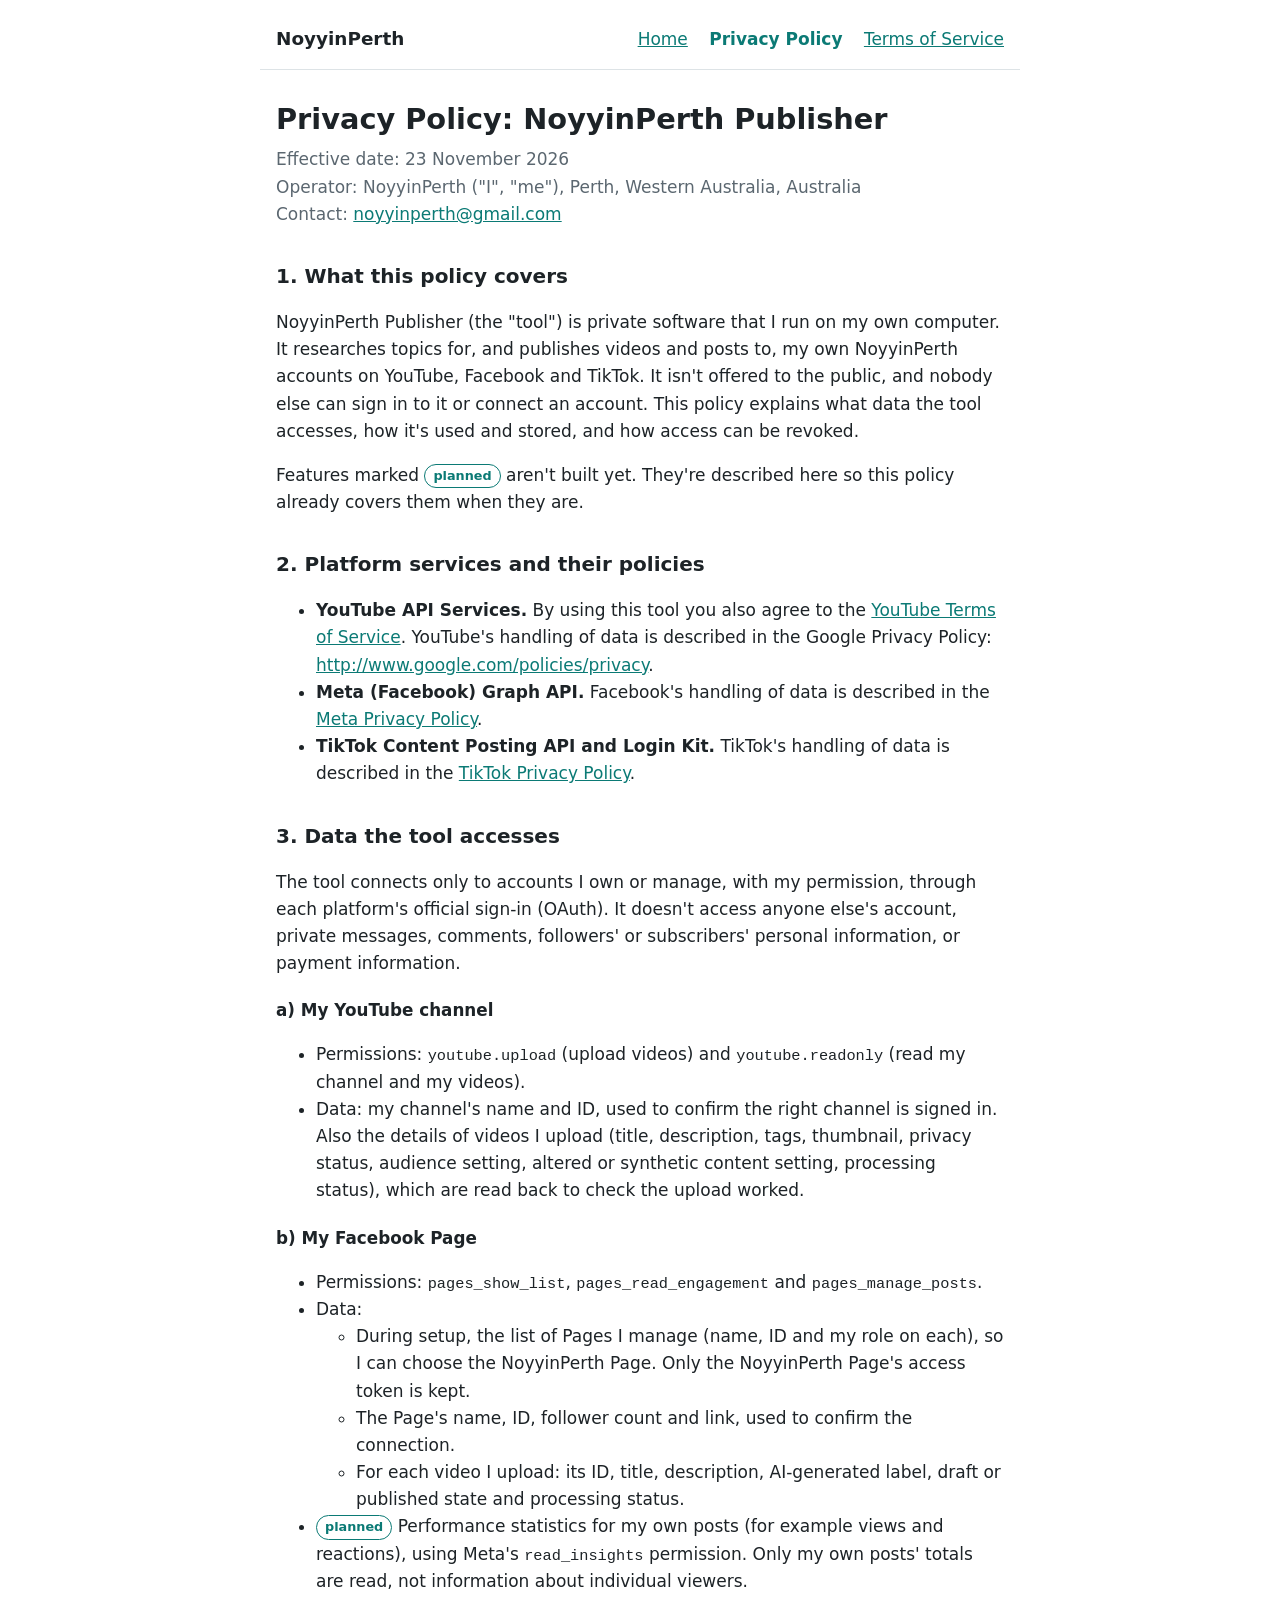
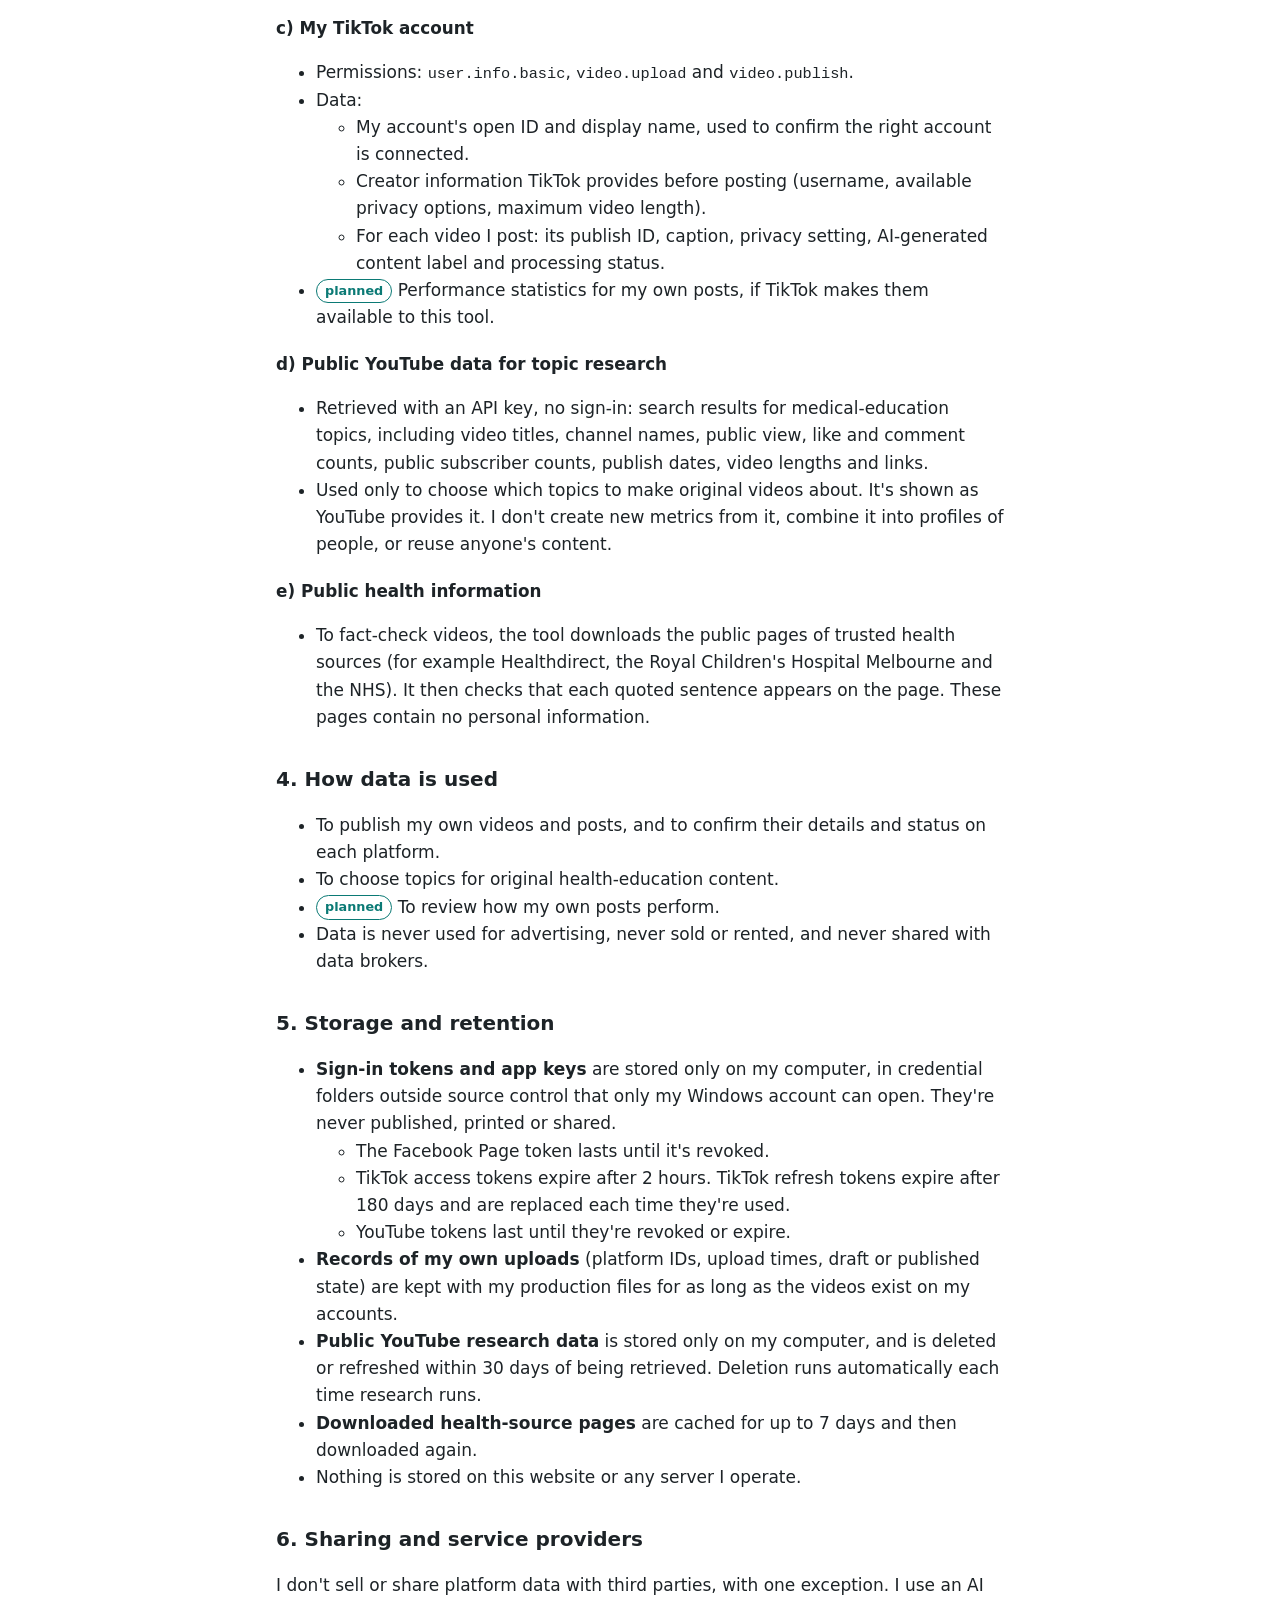
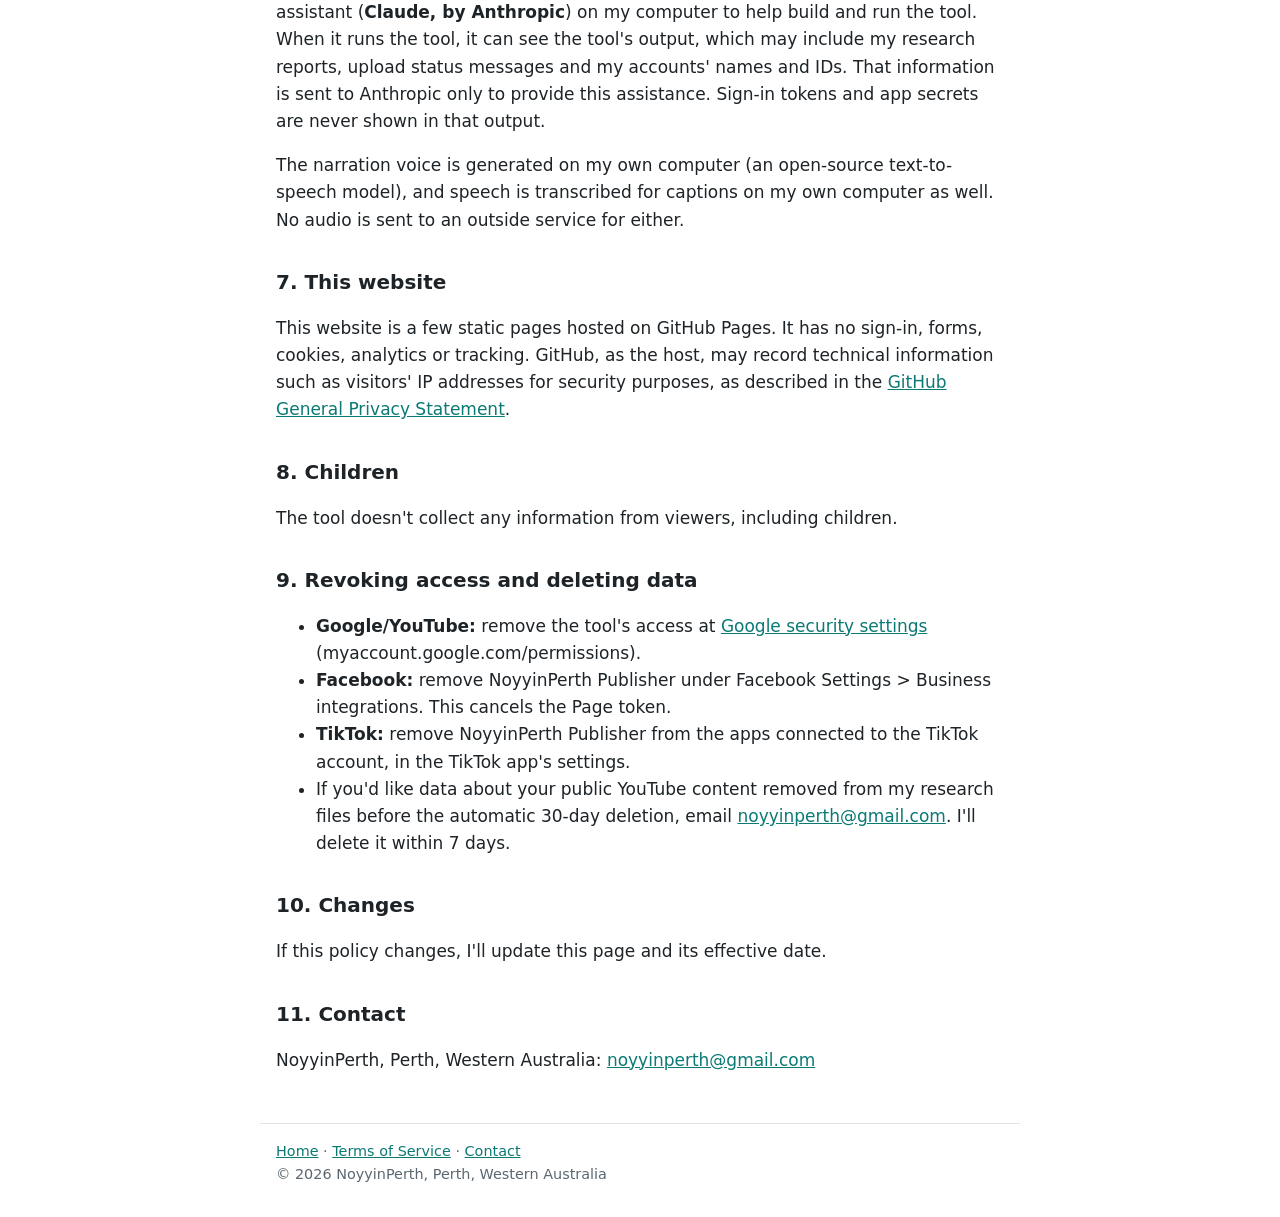
==== privacy.html @ 3c35dc9c "Add NoyyinPerth website: homepage, privacy policy, terms of service" ====
<!doctype html>
<html lang="en">
<head>
  <meta charset="utf-8">
  <meta name="viewport" content="width=device-width, initial-scale=1">
  <title>Privacy Policy · NoyyinPerth Publisher</title>
  <meta name="description" content="How NoyyinPerth Publisher accesses, uses, stores and deletes data.">
  <link rel="stylesheet" href="style.css">
</head>
<body>
  <header>
    <a class="brand" href="index.html">NoyyinPerth</a>
    <nav>
      <a href="index.html">Home</a>
      <a href="privacy.html" aria-current="page">Privacy Policy</a>
      <a href="terms.html">Terms of Service</a>
    </nav>
  </header>

  <main>
    <h1>Privacy Policy: NoyyinPerth Publisher</h1>
    <p class="meta">Effective date: 23 November 2026<br>
      Operator: NoyyinPerth ("I", "me"), Perth, Western Australia, Australia<br>
      Contact: <a href="mailto:noyyinperth@gmail.com">noyyinperth@gmail.com</a></p>

    <h2>1. What this policy covers</h2>
    <p>NoyyinPerth Publisher (the "tool") is private software that I run on my own computer. It researches topics
      for, and publishes videos and posts to, my own NoyyinPerth accounts on YouTube, Facebook and TikTok. It
      isn't offered to the public, and nobody else can sign in to it or connect an account. This policy explains
      what data the tool accesses, how it's used and stored, and how access can be revoked.</p>
    <p>Features marked <span class="tag">planned</span> aren't built yet. They're described here so this policy
      already covers them when they are.</p>

    <h2>2. Platform services and their policies</h2>
    <ul>
      <li><strong>YouTube API Services.</strong> By using this tool you also agree to the
        <a href="https://www.youtube.com/t/terms">YouTube Terms of Service</a>. YouTube's handling of data is
        described in the Google Privacy Policy:
        <a href="http://www.google.com/policies/privacy">http://www.google.com/policies/privacy</a>.</li>
      <li><strong>Meta (Facebook) Graph API.</strong> Facebook's handling of data is described in the
        <a href="https://www.facebook.com/privacy/policy/">Meta Privacy Policy</a>.</li>
      <li><strong>TikTok Content Posting API and Login Kit.</strong> TikTok's handling of data is described in the
        <a href="https://www.tiktok.com/legal/privacy-policy">TikTok Privacy Policy</a>.</li>
    </ul>

    <h2>3. Data the tool accesses</h2>
    <p>The tool connects only to accounts I own or manage, with my permission, through each platform's official
      sign-in (OAuth). It doesn't access anyone else's account, private messages, comments, followers' or
      subscribers' personal information, or payment information.</p>

    <h3>a) My YouTube channel</h3>
    <ul>
      <li>Permissions: <code>youtube.upload</code> (upload videos) and <code>youtube.readonly</code> (read my
        channel and my videos).</li>
      <li>Data: my channel's name and ID, used to confirm the right channel is signed in. Also the details of videos
        I upload (title, description, tags, thumbnail, privacy status, audience setting, altered or synthetic
        content setting, processing status), which are read back to check the upload worked.</li>
    </ul>

    <h3>b) My Facebook Page</h3>
    <ul>
      <li>Permissions: <code>pages_show_list</code>, <code>pages_read_engagement</code> and
        <code>pages_manage_posts</code>.</li>
      <li>Data:
        <ul>
          <li>During setup, the list of Pages I manage (name, ID and my role on each), so I can choose the
            NoyyinPerth Page. Only the NoyyinPerth Page's access token is kept.</li>
          <li>The Page's name, ID, follower count and link, used to confirm the connection.</li>
          <li>For each video I upload: its ID, title, description, AI-generated label, draft or published state
            and processing status.</li>
        </ul></li>
      <li><span class="tag">planned</span> Performance statistics for my own posts (for example views and
        reactions), using Meta's <code>read_insights</code> permission. Only my own posts' totals are read, not
        information about individual viewers.</li>
    </ul>

    <h3>c) My TikTok account</h3>
    <ul>
      <li>Permissions: <code>user.info.basic</code>, <code>video.upload</code> and <code>video.publish</code>.</li>
      <li>Data:
        <ul>
          <li>My account's open ID and display name, used to confirm the right account is connected.</li>
          <li>Creator information TikTok provides before posting (username, available privacy options, maximum
            video length).</li>
          <li>For each video I post: its publish ID, caption, privacy setting, AI-generated content label and
            processing status.</li>
        </ul></li>
      <li><span class="tag">planned</span> Performance statistics for my own posts, if TikTok makes them available
        to this tool.</li>
    </ul>

    <h3>d) Public YouTube data for topic research</h3>
    <ul>
      <li>Retrieved with an API key, no sign-in: search results for medical-education topics, including video
        titles, channel names, public view, like and comment counts, public subscriber counts, publish dates,
        video lengths and links.</li>
      <li>Used only to choose which topics to make original videos about. It's shown as YouTube provides it. I don't
        create new metrics from it, combine it into profiles of people, or reuse anyone's content.</li>
    </ul>

    <h3>e) Public health information</h3>
    <ul>
      <li>To fact-check videos, the tool downloads the public pages of trusted health sources (for example
        Healthdirect, the Royal Children's Hospital Melbourne and the NHS). It then checks that each quoted sentence
        appears on the page. These pages contain no personal information.</li>
    </ul>

    <h2>4. How data is used</h2>
    <ul>
      <li>To publish my own videos and posts, and to confirm their details and status on each platform.</li>
      <li>To choose topics for original health-education content.</li>
      <li><span class="tag">planned</span> To review how my own posts perform.</li>
      <li>Data is never used for advertising, never sold or rented, and never shared with data brokers.</li>
    </ul>

    <h2>5. Storage and retention</h2>
    <ul>
      <li><strong>Sign-in tokens and app keys</strong> are stored only on my computer, in credential folders outside
        source control that only my Windows account can open. They're never published, printed or shared.
        <ul>
          <li>The Facebook Page token lasts until it's revoked.</li>
          <li>TikTok access tokens expire after 2 hours. TikTok refresh tokens expire after 180 days and are replaced
            each time they're used.</li>
          <li>YouTube tokens last until they're revoked or expire.</li>
        </ul></li>
      <li><strong>Records of my own uploads</strong> (platform IDs, upload times, draft or published state) are kept
        with my production files for as long as the videos exist on my accounts.</li>
      <li><strong>Public YouTube research data</strong> is stored only on my computer, and is deleted or refreshed
        within 30 days of being retrieved. Deletion runs automatically each time research runs.</li>
      <li><strong>Downloaded health-source pages</strong> are cached for up to 7 days and then downloaded again.</li>
      <li>Nothing is stored on this website or any server I operate.</li>
    </ul>

    <h2>6. Sharing and service providers</h2>
    <p>I don't sell or share platform data with third parties, with one exception. I use an AI assistant
      (<strong>Claude, by Anthropic</strong>) on my computer to help build and run the tool. When it runs the tool,
      it can see the tool's output, which may include my research reports, upload status messages and my
      accounts' names and IDs. That information is sent to Anthropic only to provide this assistance.
      Sign-in tokens and app secrets are never shown in that output.</p>
    <p>The narration voice is generated on my own computer (an open-source text-to-speech model), and speech is
      transcribed for captions on my own computer as well. No audio is sent to an outside service for either.</p>

    <h2>7. This website</h2>
    <p>This website is a few static pages hosted on GitHub Pages. It has no sign-in, forms, cookies, analytics or
      tracking. GitHub, as the host, may record technical information such as visitors' IP addresses for security
      purposes, as described in the
      <a href="https://docs.github.com/en/site-policy/privacy-policies/github-general-privacy-statement">GitHub
      General Privacy Statement</a>.</p>

    <h2>8. Children</h2>
    <p>The tool doesn't collect any information from viewers, including children.</p>

    <h2>9. Revoking access and deleting data</h2>
    <ul>
      <li><strong>Google/YouTube:</strong> remove the tool's access at
        <a href="https://security.google.com/settings/security/permissions">Google security settings</a>
        (myaccount.google.com/permissions).</li>
      <li><strong>Facebook:</strong> remove NoyyinPerth Publisher under Facebook Settings &gt; Business integrations.
        This cancels the Page token.</li>
      <li><strong>TikTok:</strong> remove NoyyinPerth Publisher from the apps connected to the TikTok account, in the
        TikTok app's settings.</li>
      <li>If you'd like data about your public YouTube content removed from my research files before the automatic
        30-day deletion, email <a href="mailto:noyyinperth@gmail.com">noyyinperth@gmail.com</a>. I'll delete it
        within 7 days.</li>
    </ul>

    <h2>10. Changes</h2>
    <p>If this policy changes, I'll update this page and its effective date.</p>

    <h2>11. Contact</h2>
    <p>NoyyinPerth, Perth, Western Australia: <a href="mailto:noyyinperth@gmail.com">noyyinperth@gmail.com</a></p>
  </main>

  <footer>
    <a href="index.html">Home</a> · <a href="terms.html">Terms of Service</a> ·
    <a href="mailto:noyyinperth@gmail.com">Contact</a><br>
    © 2026 NoyyinPerth, Perth, Western Australia
  </footer>
</body>
</html>
---- style.css ----
:root {
  --bg: #ffffff;
  --text: #1d2327;
  --muted: #5b6770;
  --accent: #0b7a75;
  --line: #dde3e6;
  --card: #f5f8f9;
}

@media (prefers-color-scheme: dark) {
  :root {
    --bg: #11161a;
    --text: #e6ecef;
    --muted: #9aa8b1;
    --accent: #4fc2bb;
    --line: #2a343b;
    --card: #182026;
  }
}

* { box-sizing: border-box; }

body {
  margin: 0;
  background: var(--bg);
  color: var(--text);
  font: 17px/1.6 system-ui, -apple-system, "Segoe UI", Roboto, Arial, sans-serif;
}

header, main, footer {
  max-width: 760px;
  margin: 0 auto;
  padding: 0 16px;
}

header {
  display: flex;
  flex-wrap: wrap;
  align-items: baseline;
  justify-content: space-between;
  gap: 8px 24px;
  padding-top: 24px;
  padding-bottom: 16px;
  border-bottom: 1px solid var(--line);
}

.brand { font-weight: 700; font-size: 1.15rem; color: var(--text); text-decoration: none; }
nav a { margin-right: 16px; }
nav a:last-child { margin-right: 0; }
nav a[aria-current="page"] { font-weight: 700; text-decoration: none; }

a { color: var(--accent); }

main { padding-top: 8px; padding-bottom: 32px; }
h1 { font-size: 1.8rem; line-height: 1.25; margin: 24px 0 8px; }
h2 { font-size: 1.25rem; margin: 32px 0 8px; }
h3 { font-size: 1.05rem; margin: 20px 0 4px; }
.meta { color: var(--muted); margin-top: 0; }

.card {
  background: var(--card);
  border: 1px solid var(--line);
  border-radius: 8px;
  padding: 12px 16px;
  margin: 16px 0;
}

.tag {
  display: inline-block;
  font-size: 0.8rem;
  font-weight: 600;
  padding: 1px 8px;
  border-radius: 999px;
  border: 1px solid var(--accent);
  color: var(--accent);
  vertical-align: middle;
}

table { border-collapse: collapse; width: 100%; margin: 12px 0; font-size: 0.95rem; }
th, td { text-align: left; vertical-align: top; padding: 8px; border-bottom: 1px solid var(--line); }
.table-wrap { overflow-x: auto; }
code { font-size: 0.9em; }

footer {
  border-top: 1px solid var(--line);
  padding-top: 16px;
  padding-bottom: 32px;
  color: var(--muted);
  font-size: 0.9rem;
}
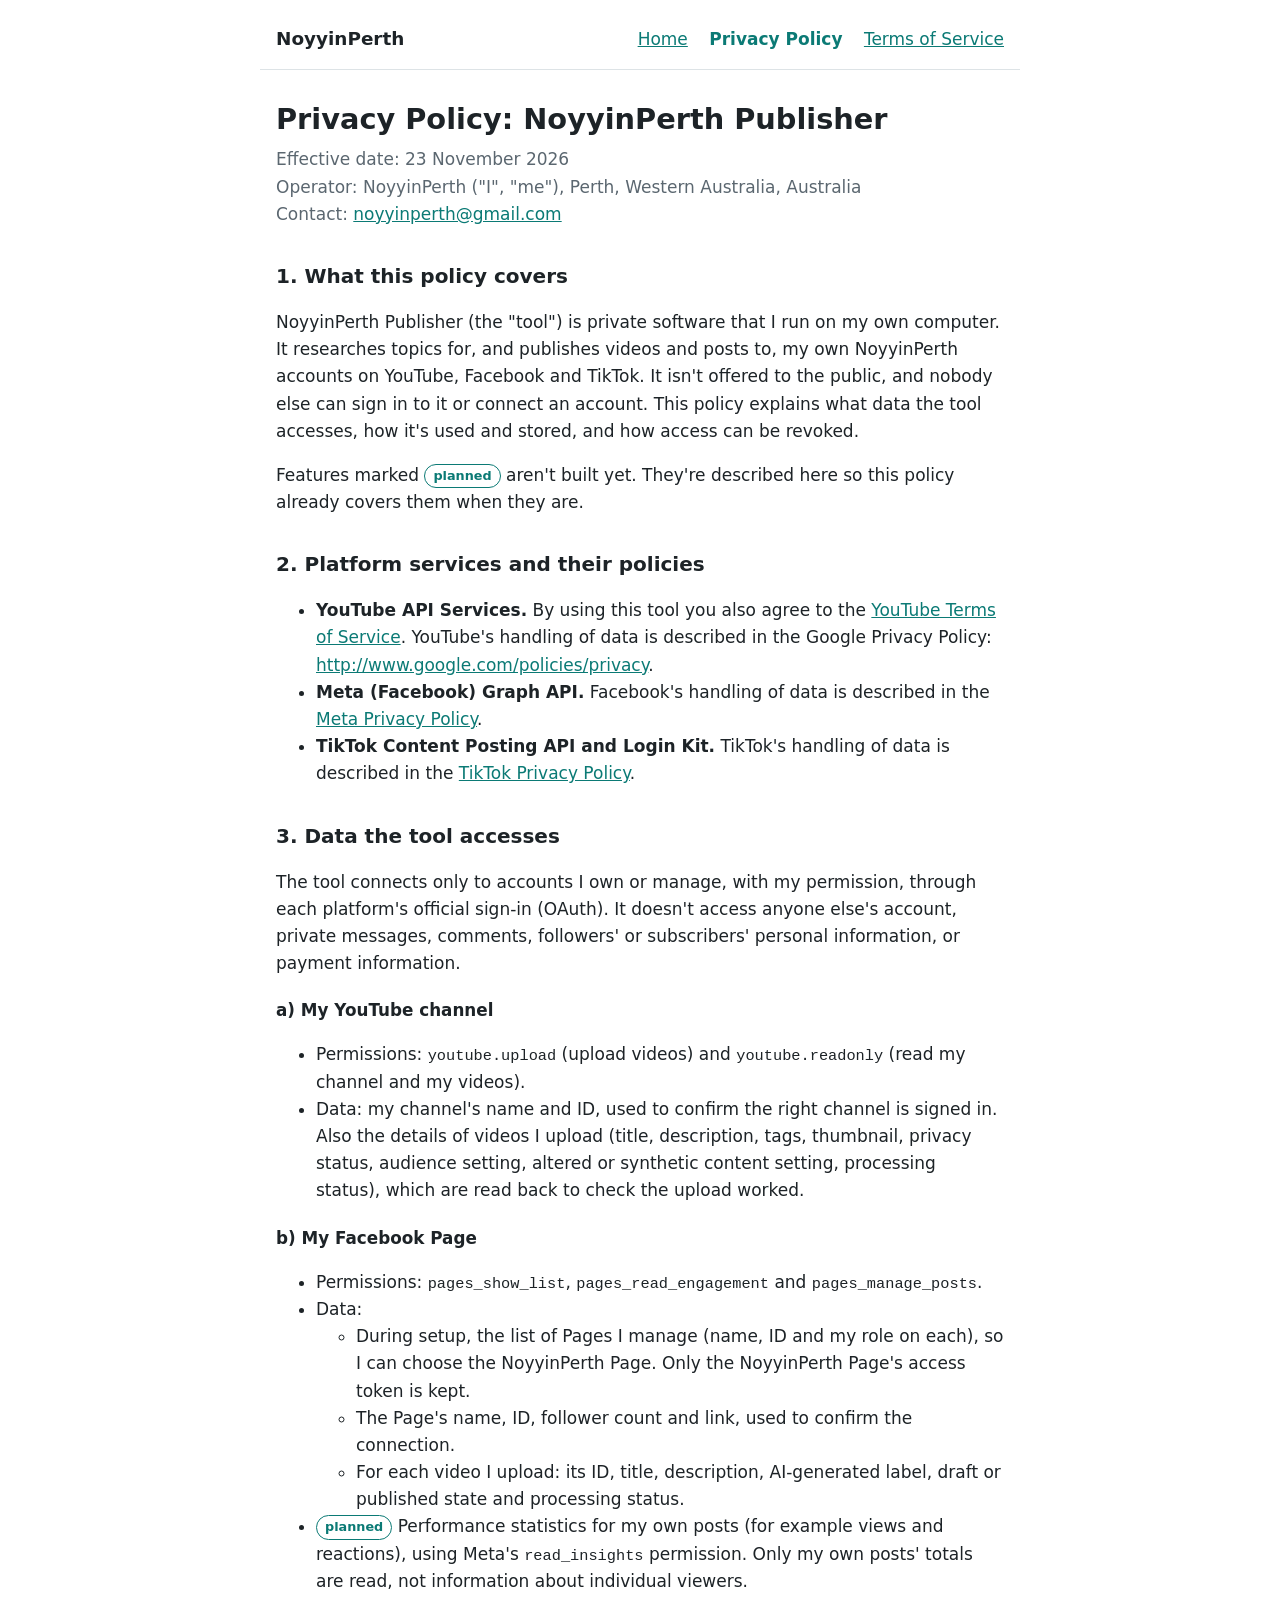
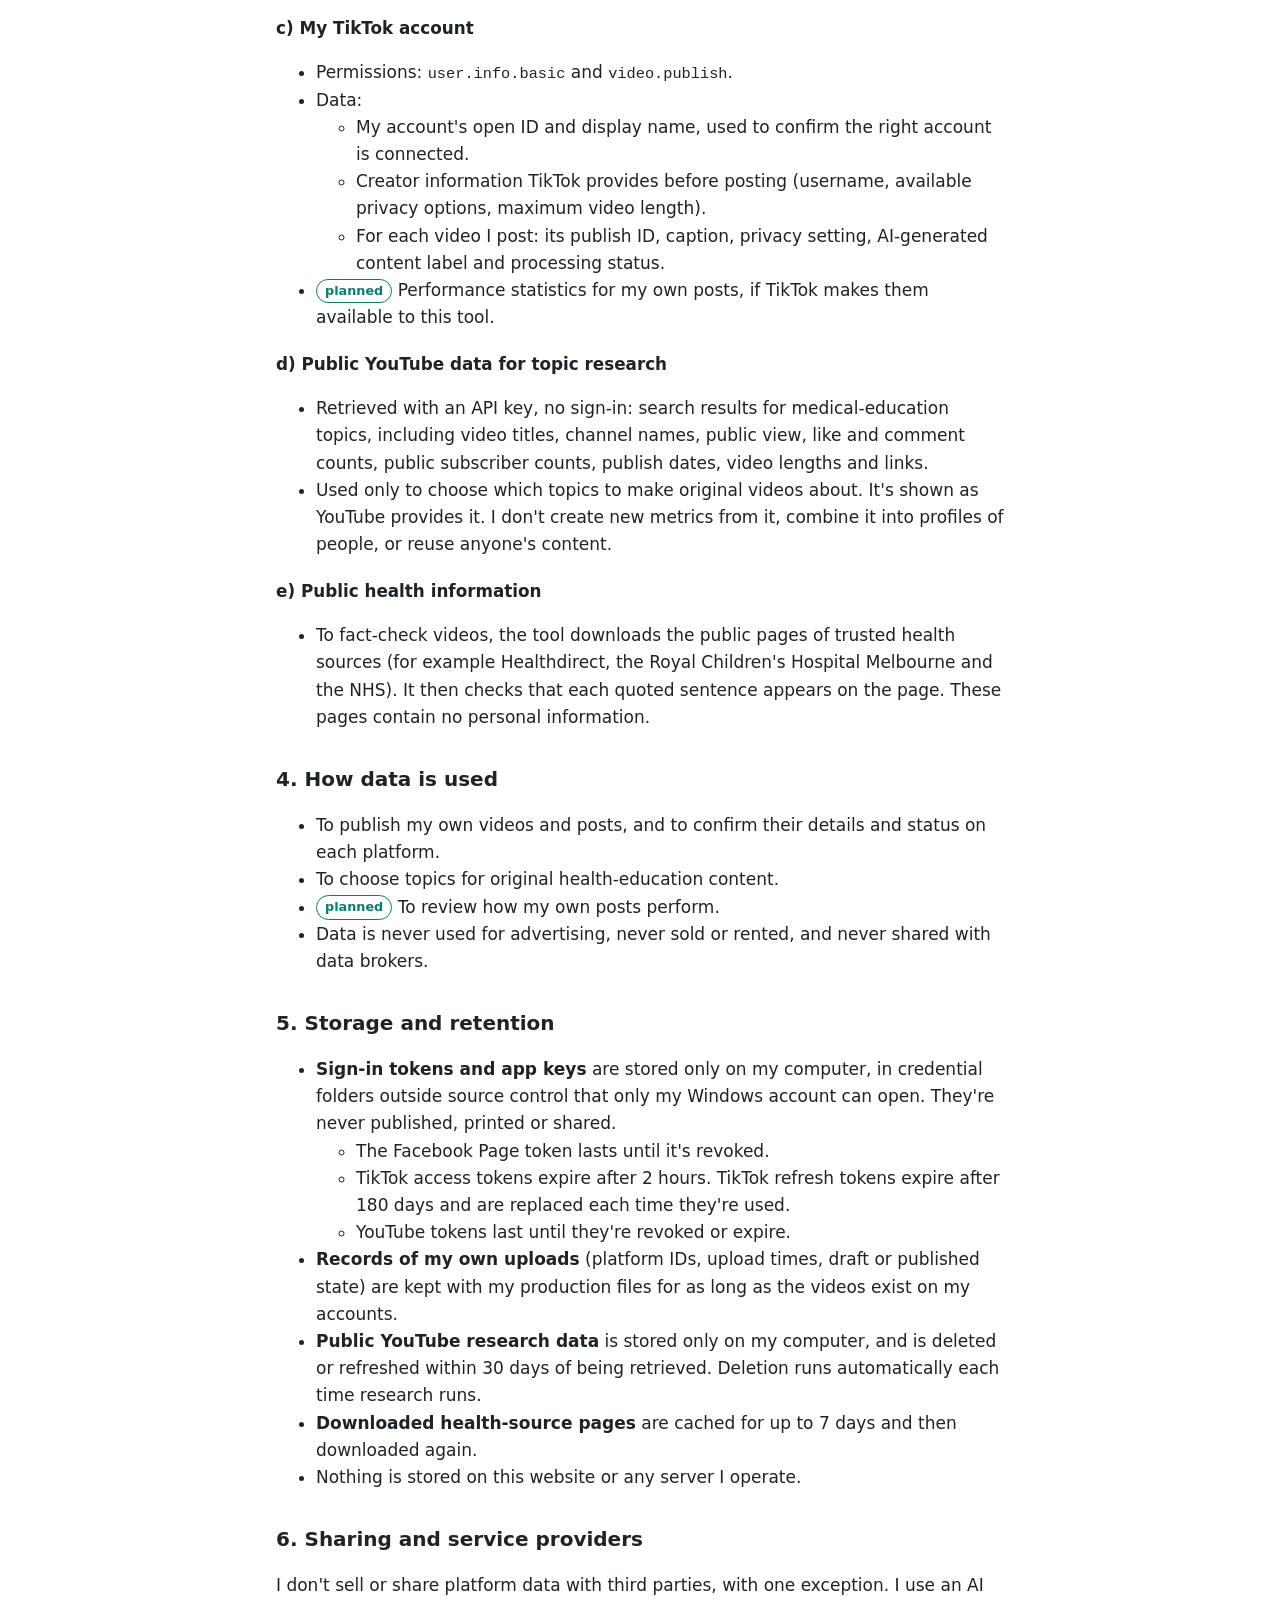
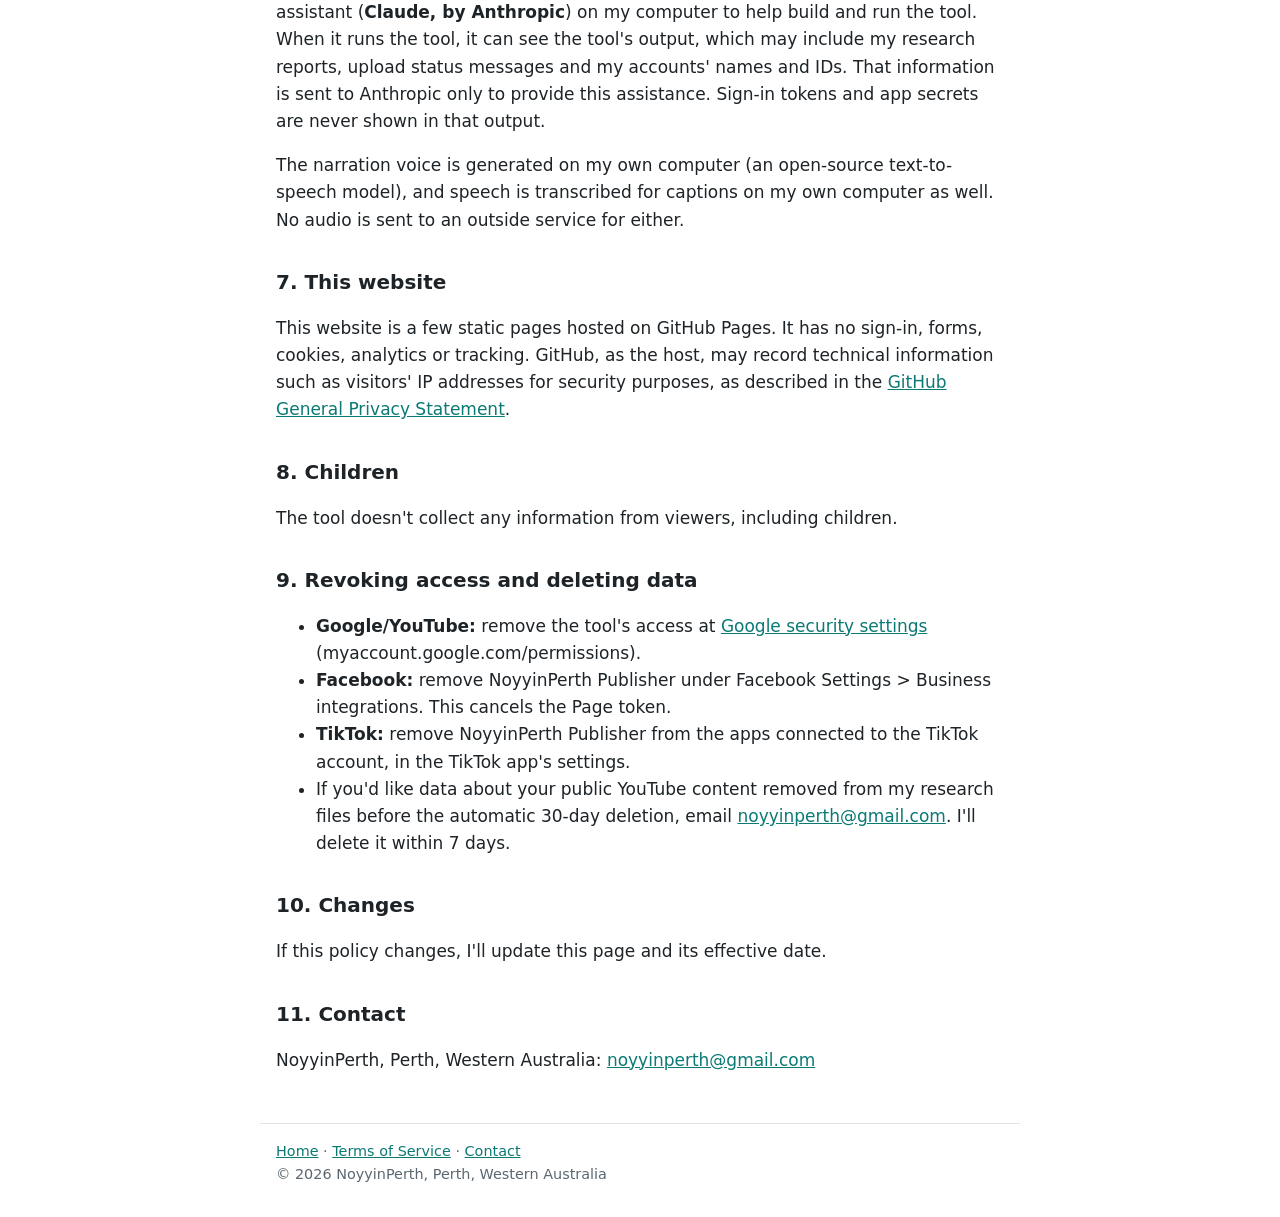
==== commit 1c1bca50: "Privacy policy: TikTok permissions are user.info.basic and video.publish only" ====
--- a/privacy.html
+++ b/privacy.html
@@ -76,7 +76,7 @@
 
     <h3>c) My TikTok account</h3>
     <ul>
-      <li>Permissions: <code>user.info.basic</code>, <code>video.upload</code> and <code>video.publish</code>.</li>
+      <li>Permissions: <code>user.info.basic</code> and <code>video.publish</code>.</li>
       <li>Data:
         <ul>
           <li>My account's open ID and display name, used to confirm the right account is connected.</li>
